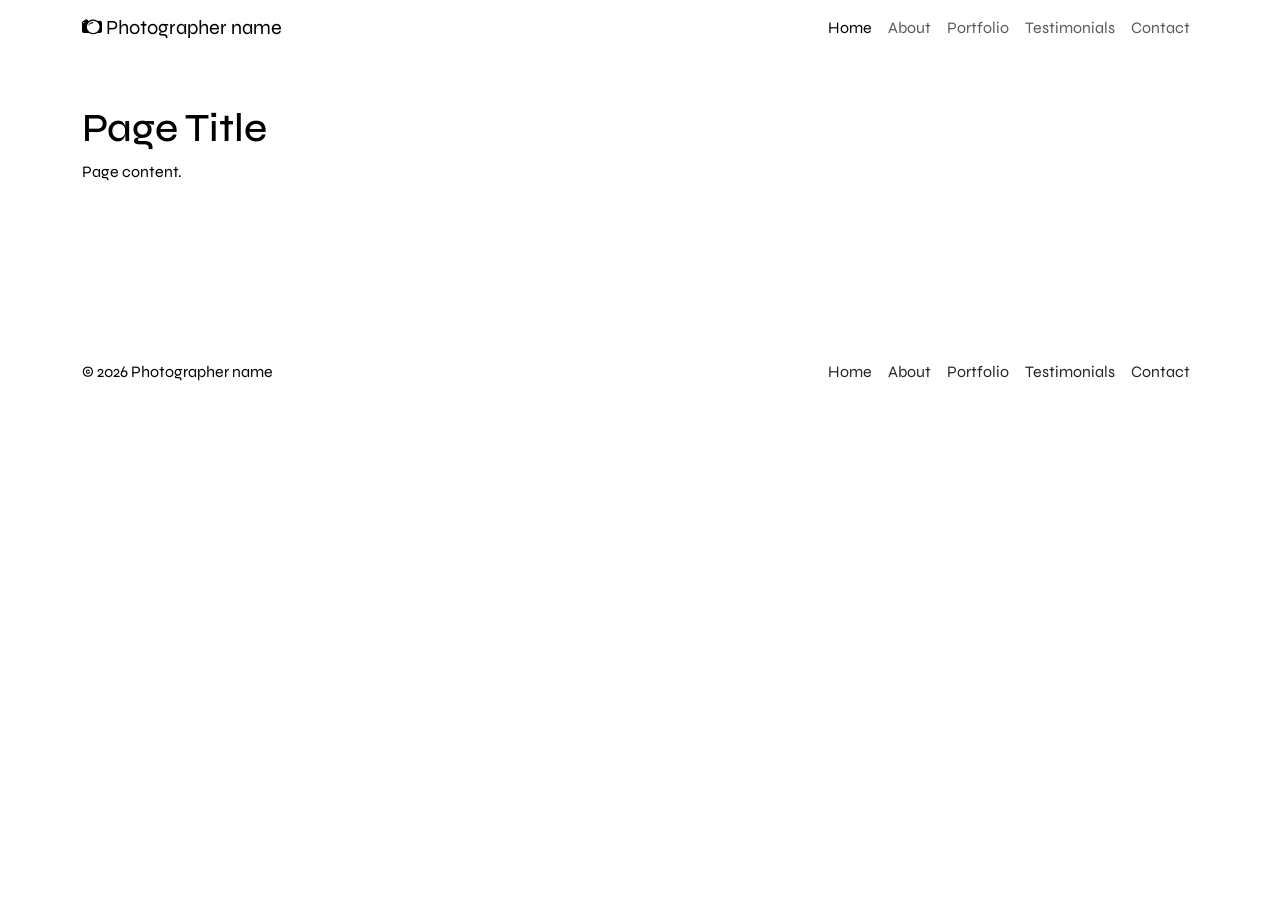
==== index.html @ 3c27ef68 "Set up basic project structure" ====
<!doctype html>
<html lang="en">
  <head>
    <meta charset="UTF-8" />
    <meta name="viewport" content="width=device-width, initial-scale=1.0" />
    <title>Photography</title>
    <link
      href="https://cdn.jsdelivr.net/npm/bootstrap@5.3.8/dist/css/bootstrap.min.css"
      rel="stylesheet"
      integrity="sha384-sRIl4kxILFvY47J16cr9ZwB07vP4J8+LH7qKQnuqkuIAvNWLzeN8tE5YBujZqJLB"
      crossorigin="anonymous"
    />
    <link
      rel="stylesheet"
      href="https://cdn.jsdelivr.net/npm/bootstrap-icons@1.13.1/font/bootstrap-icons.min.css"
    />
    <link rel="stylesheet" href="./css/style.css" />
  </head>
  <body>
    <header>
      <!-- NAVBAR -->
      <nav class="navbar navbar-expand-lg" aria-label="Main navigation">
        <div class="container">
          <a class="navbar-brand" href="index.html">
            <i class="bi bi-camera2"></i>
            <span class="photographer-name"></span
          ></a>

          <!-- hamburger button -->
          <button
            class="navbar-toggler"
            type="button"
            data-bs-toggle="collapse"
            data-bs-target="#navbarSupportedContent"
            aria-controls="navbarSupportedContent"
            aria-expanded="false"
            aria-label="Toggle navigation"
          >
            <i class="bi bi-lightning-charge"></i>
          </button>

          <!-- nav links -->
          <div class="collapse navbar-collapse" id="navbarSupportedContent">
            <ul class="navbar-nav ms-auto mb-2 mb-lg-0 align-items-lg-center">
              <li class="nav-item">
                <a
                  class="nav-link active"
                  aria-current="page"
                  routerLink="/home"
                  >Home</a
                >
              </li>
              <li class="nav-item">
                <a class="nav-link" href="about.html">About</a>
              </li>
              <li class="nav-item">
                <a class="nav-link" href="portfolio.html">Portfolio</a>
              </li>
              <li class="nav-item">
                <a class="nav-link" href="testimonials.html">Testimonials</a>
              </li>
              <li class="nav-item">
                <a class="nav-link" href="contact.html">Contact</a>
              </li>
            </ul>
          </div>
        </div>
      </nav>
    </header>

    <!-- MAIN CONTENT -->
    <main class="container py-5">
      <section class="mb-5">
        <h1>Page Title</h1>
        <p>Page content.</p>
      </section>
    </main>

    <!-- FOOTER -->
    <footer class="py-4 mt-5">
      <div
        class="container d-flex flex-column flex-lg-row justify-content-between align-items-center gap-3"
      >
        <div class="text-center text-lg-start">
          © 2026 <span class="photographer-name"></span>
        </div>

        <ul class="nav justify-content-center justify-content-lg-end flex-wrap">
          <li class="nav-item">
            <a class="nav-link px-2 text-dark" href="index.html">Home</a>
          </li>
          <li class="nav-item">
            <a class="nav-link px-2 text-dark" href="about.html">About</a>
          </li>
          <li class="nav-item">
            <a class="nav-link px-2 text-dark" href="portfolio.html"
              >Portfolio</a
            >
          </li>
          <li class="nav-item">
            <a class="nav-link px-2 text-dark" href="testimonials.html"
              >Testimonials</a
            >
          </li>
          <li class="nav-item">
            <a class="nav-link px-2 text-dark" href="contact.html">Contact</a>
          </li>
        </ul>
      </div>
    </footer>

    <script src="./js/data.js"></script>
    <script src="./js/main.js"></script>
    <script
      src="https://cdn.jsdelivr.net/npm/bootstrap@5.3.8/dist/js/bootstrap.bundle.min.js"
      integrity="sha384-FKyoEForCGlyvwx9Hj09JcYn3nv7wiPVlz7YYwJrWVcXK/BmnVDxM+D2scQbITxI"
      crossorigin="anonymous"
    ></script>
  </body>
</html>
---- css/style.css ----
@import url("https://fonts.googleapis.com/css2?family=Syne:wght@400..800&display=swap");

:root {
  --font-primary: "Syne", sans-serif;
  --color-primary: black;
  --color-secondary: rgb(144, 144, 144);
  --color-bg: rgb(255, 255, 255);
}

body {
  font-family: var(--font-primary);
  color: var(--color-primary);
  background-color: var(--color-bg);
}

img {
  max-width: 100%;
  display: block;
}

/* HOME */

/* ABOUT */

/* TESTIMONIALS */

/* PORTFOLIO */

/* DETAILS */

/* CONTACT */
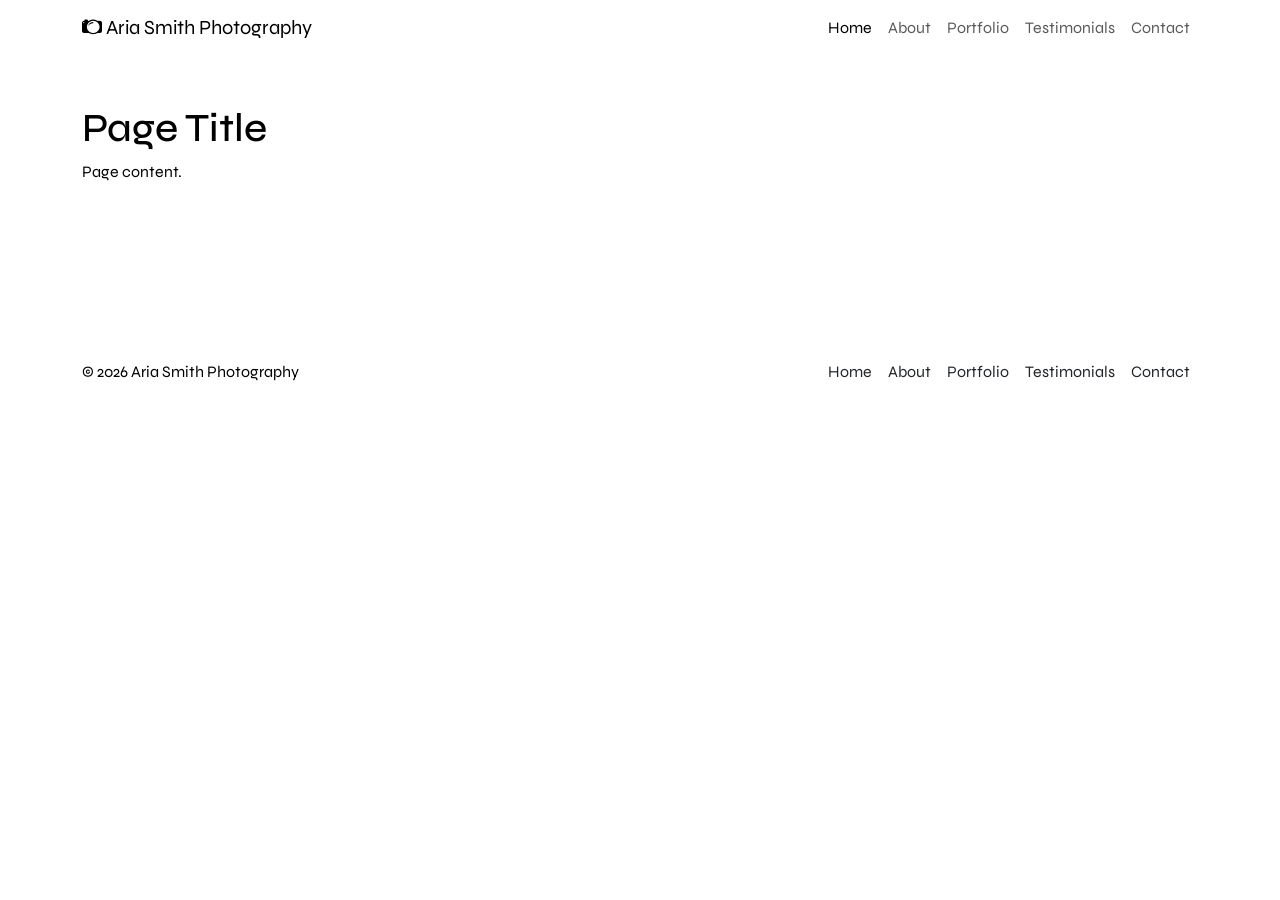
==== commit e4a75f0f: "Fix button responsiveness and update branding" ====
--- a/index.html
+++ b/index.html
@@ -3,7 +3,7 @@
   <head>
     <meta charset="UTF-8" />
     <meta name="viewport" content="width=device-width, initial-scale=1.0" />
-    <title>Photography</title>
+    <title>Aria Smith Photography</title>
     <link
       href="https://cdn.jsdelivr.net/npm/bootstrap@5.3.8/dist/css/bootstrap.min.css"
       rel="stylesheet"
@@ -43,10 +43,7 @@
           <div class="collapse navbar-collapse" id="navbarSupportedContent">
             <ul class="navbar-nav ms-auto mb-2 mb-lg-0 align-items-lg-center">
               <li class="nav-item">
-                <a
-                  class="nav-link active"
-                  aria-current="page"
-                  routerLink="/home"
+                <a class="nav-link active" aria-current="page" href="index.html"
                   >Home</a
                 >
               </li>
--- a/css/style.css
+++ b/css/style.css
@@ -3,8 +3,10 @@
 :root {
   --font-primary: "Syne", sans-serif;
   --color-primary: black;
-  --color-secondary: rgb(144, 144, 144);
+  --color-secondary: grey;
   --color-bg: rgb(255, 255, 255);
+  --color-accent-primary: rgb(172, 140, 163);
+  --color-accent-secondary: rgb(78, 5, 57);
 }
 
 body {
@@ -29,3 +31,10 @@
 /* DETAILS */
 
 /* CONTACT */
+.btn-primary-1 {
+  background-color: var(--color-accent-primary);
+}
+.btn-primary-1:hover {
+  background-color: var(--color-accent-secondary);
+  color: white;
+}
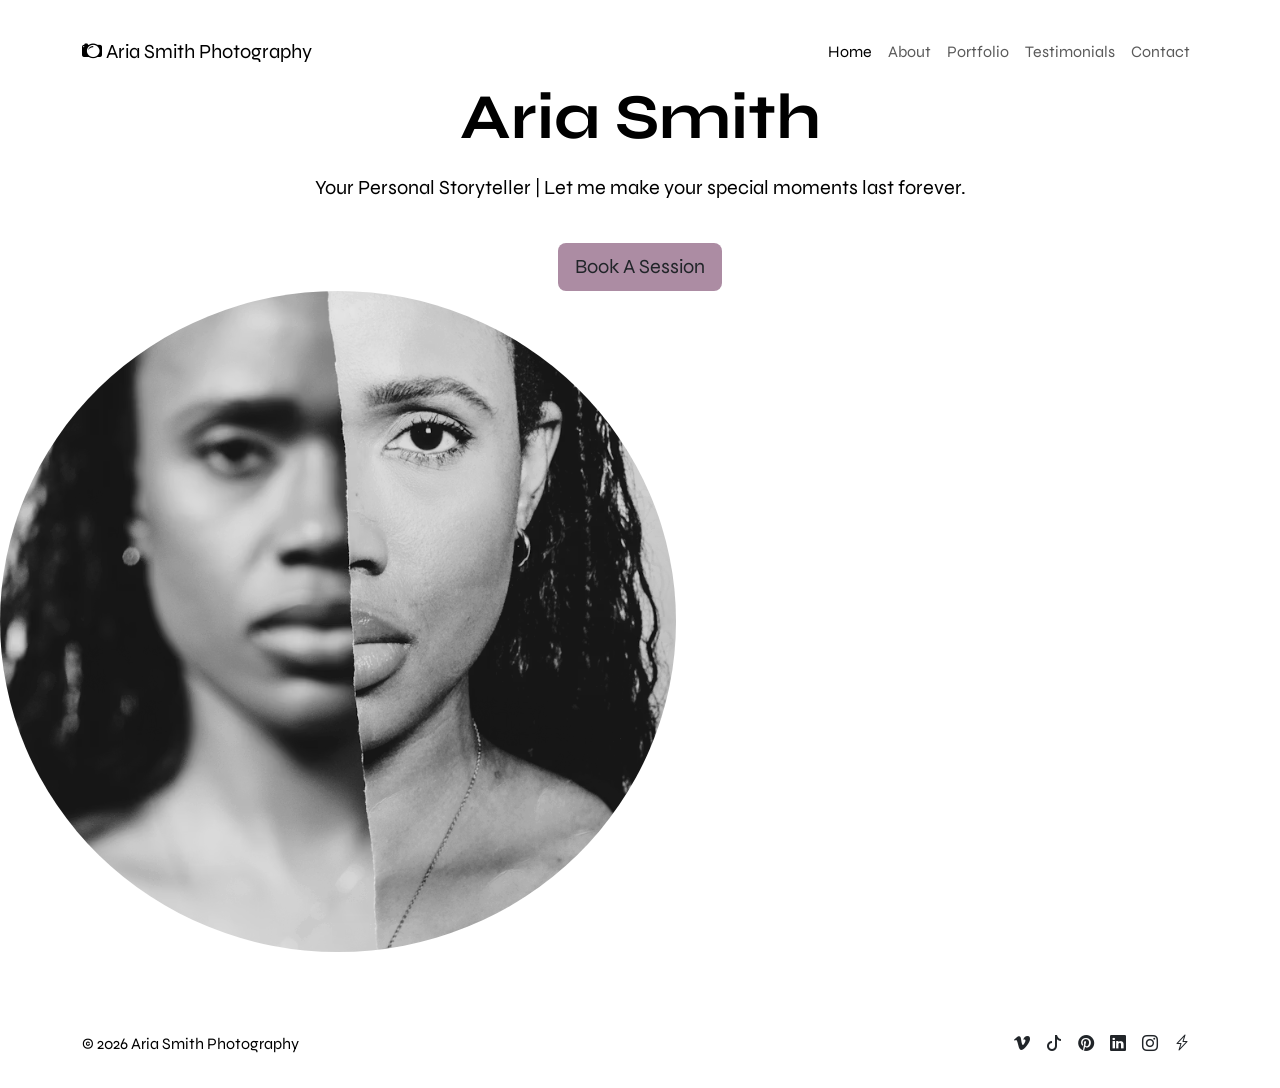
==== commit 738bc04b: "update testimonials, icons, hero" ====
--- a/index.html
+++ b/index.html
@@ -3,7 +3,7 @@
   <head>
     <meta charset="UTF-8" />
     <meta name="viewport" content="width=device-width, initial-scale=1.0" />
-    <title>Aria Smith Photography</title>
+    <title>Photography</title>
     <link
       href="https://cdn.jsdelivr.net/npm/bootstrap@5.3.8/dist/css/bootstrap.min.css"
       rel="stylesheet"
@@ -15,6 +15,12 @@
       href="https://cdn.jsdelivr.net/npm/bootstrap-icons@1.13.1/font/bootstrap-icons.min.css"
     />
     <link rel="stylesheet" href="./css/style.css" />
+
+    ​
+    <link
+      rel="stylesheet"
+      href="https://cdnjs.cloudflare.com/ajax/libs/animate.css/4.1.1/animate.min.css"
+    />
   </head>
   <body>
     <header>
@@ -66,13 +72,32 @@
     </header>
 
     <!-- MAIN CONTENT -->
-    <main class="container py-5">
-      <section class="mb-5">
-        <h1>Page Title</h1>
-        <p>Page content.</p>
-      </section>
+    <section class="hero d-flex align-items-center text-center">
+      <div class="container">
+        <h1 class="display-3 fw-bold animate__animated animate__fadeInDown">
+          Aria Smith
+        </h1>
+
+        <p class="lead mt-3 animate__animated animate__fadeInUp">
+          Your Personal Storyteller | Let me make your special moments last
+          forever.
+        </p>
+
+        <a
+          href="contact.html"
+          class="btn btn-primary-1 btn-lg mt-4 animate__animated animate__fadeInUp"
+        >
+          Book A Session
+        </a>
+      </div>
+    </section>
+    <main>
+      <img
+        src="images/aria/aria.png"
+        class="img-fluid rounded-circle animate__animated animate_backInRight"
+        alt="Profile Picture"
+      />
     </main>
-
     <!-- FOOTER -->
     <footer class="py-4 mt-5">
       <div
@@ -83,24 +108,35 @@
         </div>
 
         <ul class="nav justify-content-center justify-content-lg-end flex-wrap">
-          <li class="nav-item">
-            <a class="nav-link px-2 text-dark" href="index.html">Home</a>
+           <li class="nav-item">
+            <a class="nav-link px-2 text-dark" href="https://vimeo.com/de"
+              ><i class="bi bi-vimeo"></i></i
+            ></a>
           </li>
           <li class="nav-item">
-            <a class="nav-link px-2 text-dark" href="about.html">About</a>
+            <a class="nav-link px-2 text-dark" href="https://www.tiktok.com/"
+              ><i class="bi bi-tiktok"></i
+            ></a>
           </li>
           <li class="nav-item">
-            <a class="nav-link px-2 text-dark" href="portfolio.html"
-              >Portfolio</a
-            >
+            <a class="nav-link px-2 text-dark" href="https://at.pinterest.com/"
+              ><i class="bi bi-pinterest"></i
+            ></a>
           </li>
           <li class="nav-item">
-            <a class="nav-link px-2 text-dark" href="testimonials.html"
-              >Testimonials</a
-            >
+            <a class="nav-link px-2 text-dark" href="https://at.linkedin.com/"
+              ><i class="bi bi-linkedin"></i
+            ></a>
           </li>
           <li class="nav-item">
-            <a class="nav-link px-2 text-dark" href="contact.html">Contact</a>
+            <a class="nav-link px-2 text-dark" href="https://www.instagram.com/"
+              ><i class="bi bi-instagram"></i
+            ></a>
+          </li>
+          <li class="nav-item">
+            <a class="nav-link px-2 text-dark" href="contact.html"
+              ><i class="bi bi-lightning-charge"></i
+            ></a>
           </li>
         </ul>
       </div>
--- a/css/style.css
+++ b/css/style.css
@@ -25,6 +25,21 @@
 /* ABOUT */
 
 /* TESTIMONIALS */
+.carousel {
+  max-width: 800px;
+  margin: 40px auto;
+  border: 4px solid var(--color-accent-secondary);
+  border-radius: 10px;
+}
+
+.carousel img {
+  height: 550px;
+  object-fit: cover;
+}
+
+.carousel-caption {
+  bottom: 20px;
+}
 
 /* PORTFOLIO */
 
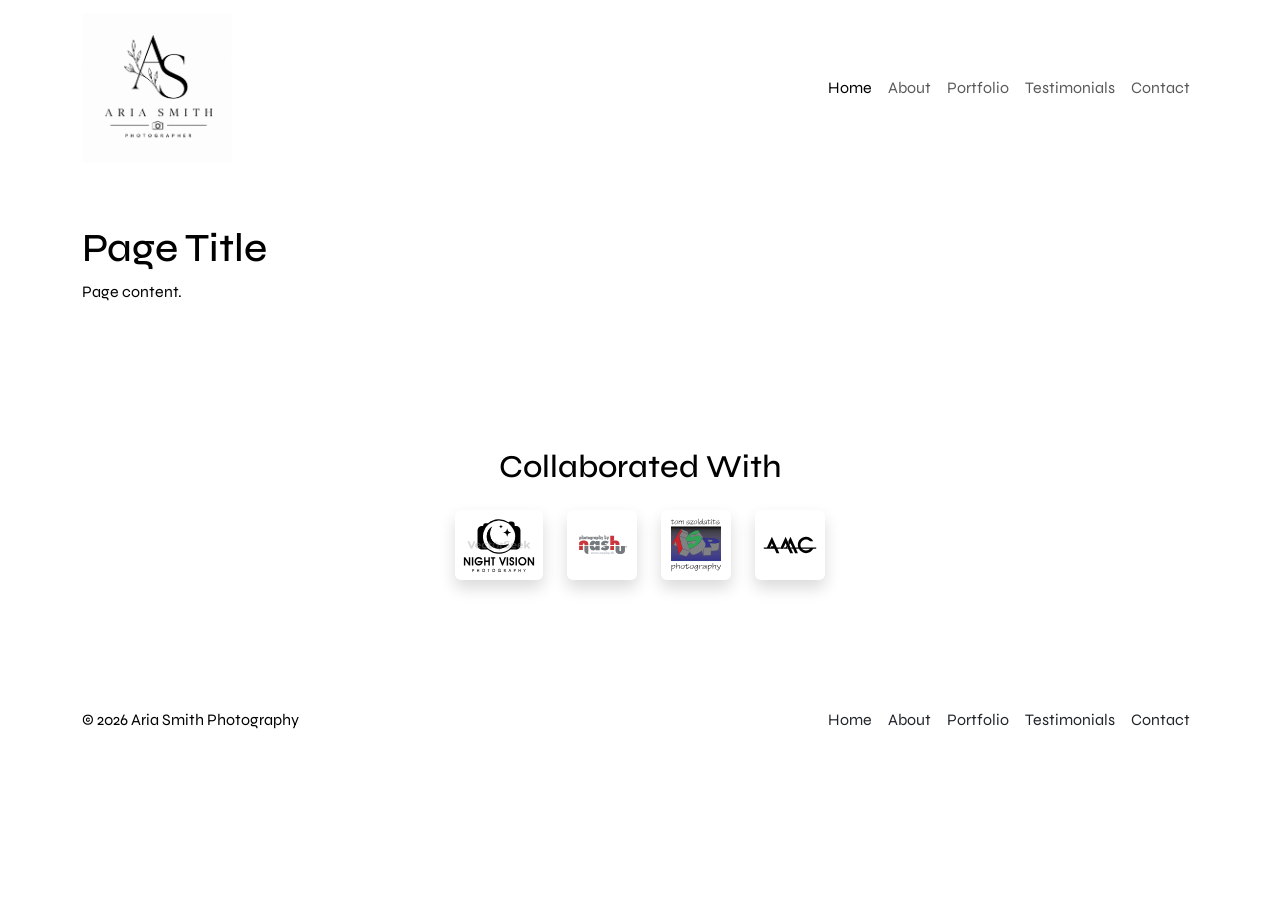
==== commit ca789120: "change the about page add company logo to the home page" ====
--- a/index.html
+++ b/index.html
@@ -15,22 +15,18 @@
       href="https://cdn.jsdelivr.net/npm/bootstrap-icons@1.13.1/font/bootstrap-icons.min.css"
     />
     <link rel="stylesheet" href="./css/style.css" />
-
-    ​
-    <link
-      rel="stylesheet"
-      href="https://cdnjs.cloudflare.com/ajax/libs/animate.css/4.1.1/animate.min.css"
-    />
   </head>
   <body>
     <header>
       <!-- NAVBAR -->
       <nav class="navbar navbar-expand-lg" aria-label="Main navigation">
         <div class="container">
-          <a class="navbar-brand" href="index.html">
-            <i class="bi bi-camera2"></i>
-            <span class="photographer-name"></span
-          ></a>
+          <a class="navbar-brand" href="#">
+    <img src="./images/images/aria smith logo.png"
+         alt="Aria Smith Photographer"
+         class="img-fluid"
+         style="height: 150px;">
+</a>
 
           <!-- hamburger button -->
           <button
@@ -49,7 +45,10 @@
           <div class="collapse navbar-collapse" id="navbarSupportedContent">
             <ul class="navbar-nav ms-auto mb-2 mb-lg-0 align-items-lg-center">
               <li class="nav-item">
-                <a class="nav-link active" aria-current="page" href="index.html"
+                <a
+                  class="nav-link active"
+                  aria-current="page"
+                  routerLink="/home"
                   >Home</a
                 >
               </li>
@@ -72,32 +71,28 @@
     </header>
 
     <!-- MAIN CONTENT -->
-    <section class="hero d-flex align-items-center text-center">
-      <div class="container">
-        <h1 class="display-3 fw-bold animate__animated animate__fadeInDown">
-          Aria Smith
-        </h1>
+    <main class="container py-5">
+      <section class="mb-5">
+        <h1>Page Title</h1>
+        <p>Page content.</p>
+      </section>
+    </main>
+    <div class="container text-center py-5">
+    <h2 class="mb-4">Collaborated With</h2>
 
-        <p class="lead mt-3 animate__animated animate__fadeInUp">
-          Your Personal Storyteller | Let me make your special moments last
-          forever.
-        </p>
+    <div class="d-flex justify-content-center flex-wrap gap-4">
 
-        <a
-          href="contact.html"
-          class="btn btn-primary-1 btn-lg mt-4 animate__animated animate__fadeInUp"
-        >
-          Book A Session
-        </a>
-      </div>
-    </section>
-    <main>
-      <img
-        src="images/aria/aria.png"
-        class="img-fluid rounded-circle animate__animated animate_backInRight"
-        alt="Profile Picture"
-      />
-    </main>
+        <img src="./images/images/logo 1.svg" class="img-fluid shadow rounded p-2" style="height:70px;" alt="Logo 1">
+
+        <img src="./images/images/logo 2.svg" class="img-fluid shadow rounded p-2" style="height:70px;" alt="Logo 2">
+
+        <img src="./images/images/logo 3.svg" class="img-fluid shadow rounded p-2" style="height:70px;" alt="Logo 3">
+
+        <img src="./images/images/logo 4.svg" class="img-fluid shadow rounded p-2" style="height:70px;" alt="Logo 4">
+
+    </div>
+</div>
+
     <!-- FOOTER -->
     <footer class="py-4 mt-5">
       <div
@@ -108,35 +103,24 @@
         </div>
 
         <ul class="nav justify-content-center justify-content-lg-end flex-wrap">
-           <li class="nav-item">
-            <a class="nav-link px-2 text-dark" href="https://vimeo.com/de"
-              ><i class="bi bi-vimeo"></i></i
-            ></a>
+          <li class="nav-item">
+            <a class="nav-link px-2 text-dark" href="index.html">Home</a>
           </li>
           <li class="nav-item">
-            <a class="nav-link px-2 text-dark" href="https://www.tiktok.com/"
-              ><i class="bi bi-tiktok"></i
-            ></a>
+            <a class="nav-link px-2 text-dark" href="about.html">About</a>
           </li>
           <li class="nav-item">
-            <a class="nav-link px-2 text-dark" href="https://at.pinterest.com/"
-              ><i class="bi bi-pinterest"></i
-            ></a>
+            <a class="nav-link px-2 text-dark" href="portfolio.html"
+              >Portfolio</a
+            >
           </li>
           <li class="nav-item">
-            <a class="nav-link px-2 text-dark" href="https://at.linkedin.com/"
-              ><i class="bi bi-linkedin"></i
-            ></a>
+            <a class="nav-link px-2 text-dark" href="testimonials.html"
+              >Testimonials</a
+            >
           </li>
           <li class="nav-item">
-            <a class="nav-link px-2 text-dark" href="https://www.instagram.com/"
-              ><i class="bi bi-instagram"></i
-            ></a>
-          </li>
-          <li class="nav-item">
-            <a class="nav-link px-2 text-dark" href="contact.html"
-              ><i class="bi bi-lightning-charge"></i
-            ></a>
+            <a class="nav-link px-2 text-dark" href="contact.html">Contact</a>
           </li>
         </ul>
       </div>
--- a/css/style.css
+++ b/css/style.css
@@ -43,7 +43,55 @@
 
 /* PORTFOLIO */
 
+.portfolio-grid {
+  columns: 3;
+  column-gap: 1rem;
+}
+
+.portfolio-item {
+  display: block;
+  margin-bottom: 1rem;
+}
+
+.portfolio-item img {
+  width: 100%;
+  display: block;
+}
+
 /* DETAILS */
+
+.detail-image {
+  display: block;
+  margin: 0 auto;
+  width: 100%; /* max-width for smaller images */
+  max-height: 80vh;
+  object-fit: contain;
+}
+
+.photo-meta {
+  margin-top: 1rem;
+  text-align: center;
+}
+
+.photo-title,
+.photo-description {
+  margin: 0;
+  font-size: 1rem;
+}
+
+.photo-info {
+  display: flex;
+  justify-content: center;
+  flex-wrap: wrap;
+  gap: 0.5rem;
+  font-size: 0.9rem;
+}
+
+.portfolio-back-btn {
+  display: block;
+  width: fit-content;
+  margin: 1rem auto 0;
+}
 
 /* CONTACT */
 .btn-primary-1 {
@@ -53,3 +101,12 @@
   background-color: var(--color-accent-secondary);
   color: white;
 }
+
+/* MEDIA QUERIES */
+
+/* bootstrap md */
+@media (max-width: 768px) {
+  .portfolio-grid {
+    column-count: 2;
+  }
+}
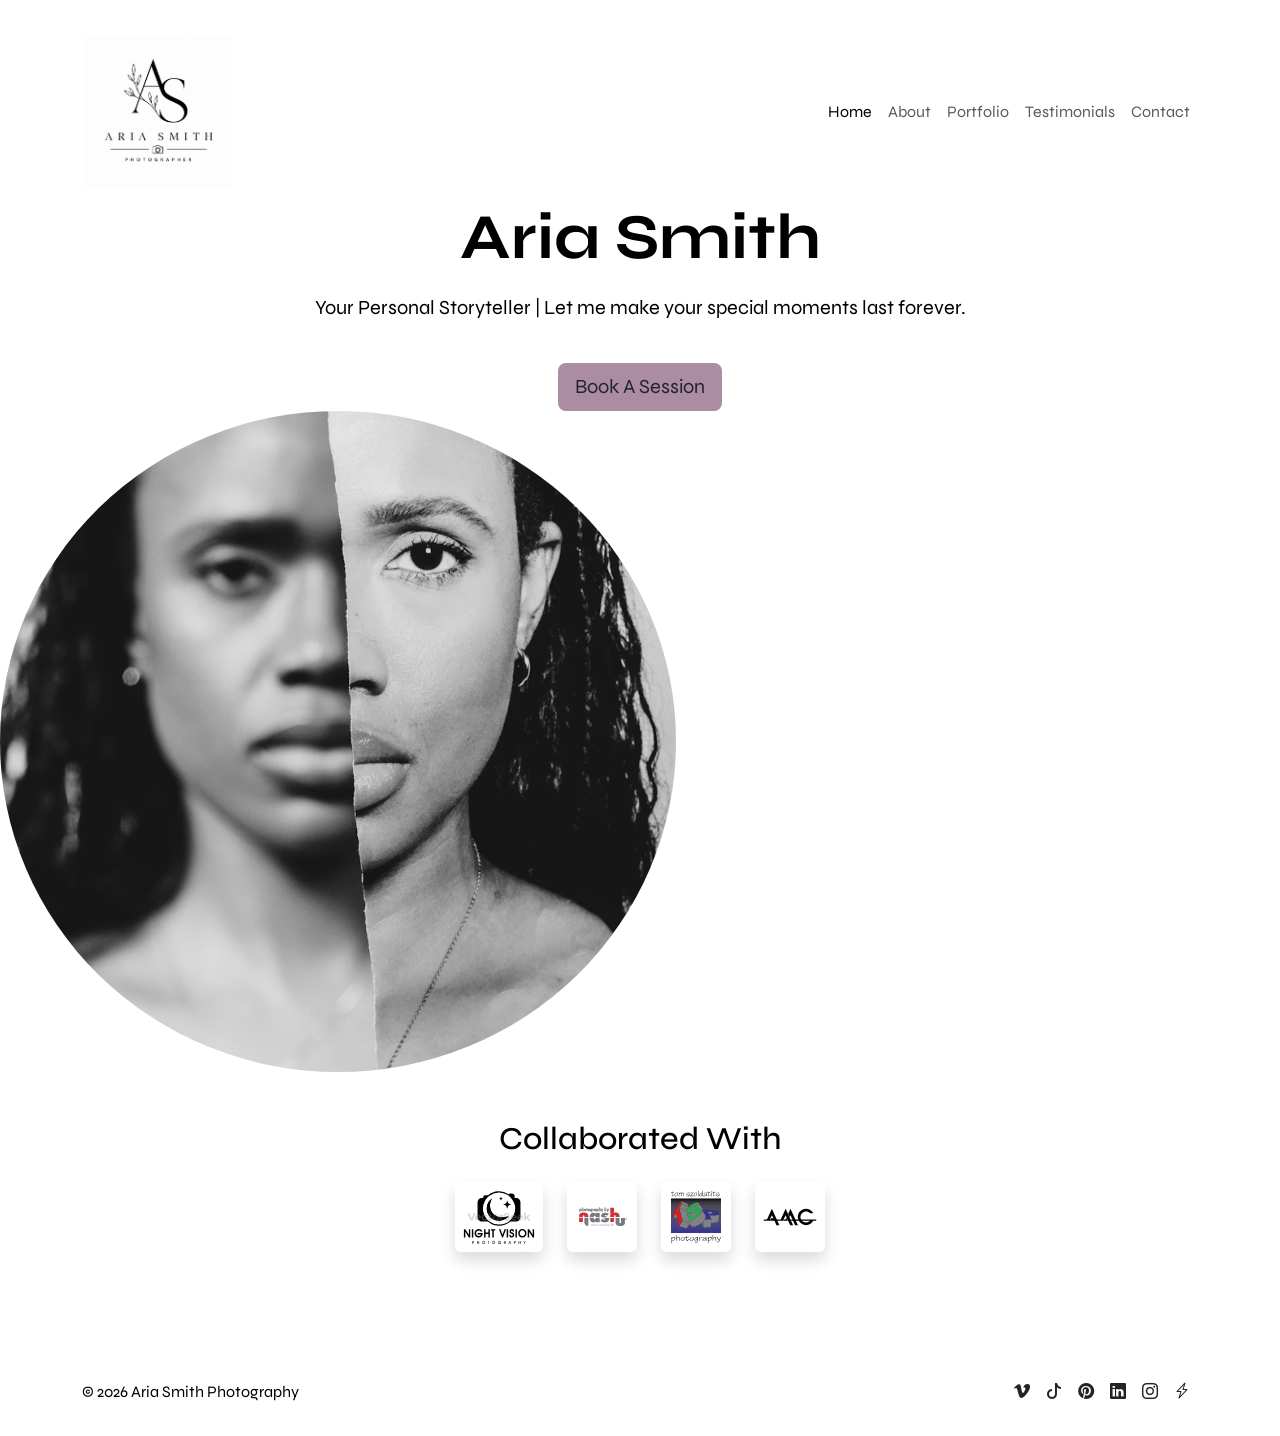
==== commit ba81be56: "Merge branch 'about'" ====
--- a/index.html
+++ b/index.html
@@ -3,7 +3,7 @@
   <head>
     <meta charset="UTF-8" />
     <meta name="viewport" content="width=device-width, initial-scale=1.0" />
-    <title>Photography</title>
+    <title>Aria Smith Photography</title>
     <link
       href="https://cdn.jsdelivr.net/npm/bootstrap@5.3.8/dist/css/bootstrap.min.css"
       rel="stylesheet"
@@ -15,6 +15,12 @@
       href="https://cdn.jsdelivr.net/npm/bootstrap-icons@1.13.1/font/bootstrap-icons.min.css"
     />
     <link rel="stylesheet" href="./css/style.css" />
+
+    ​
+    <link
+      rel="stylesheet"
+      href="https://cdnjs.cloudflare.com/ajax/libs/animate.css/4.1.1/animate.min.css"
+    />
   </head>
   <body>
     <header>
@@ -45,10 +51,7 @@
           <div class="collapse navbar-collapse" id="navbarSupportedContent">
             <ul class="navbar-nav ms-auto mb-2 mb-lg-0 align-items-lg-center">
               <li class="nav-item">
-                <a
-                  class="nav-link active"
-                  aria-current="page"
-                  routerLink="/home"
+                <a class="nav-link active" aria-current="page" href="index.html"
                   >Home</a
                 >
               </li>
@@ -71,11 +74,31 @@
     </header>
 
     <!-- MAIN CONTENT -->
-    <main class="container py-5">
-      <section class="mb-5">
-        <h1>Page Title</h1>
-        <p>Page content.</p>
-      </section>
+    <section class="hero d-flex align-items-center text-center">
+      <div class="container">
+        <h1 class="display-3 fw-bold animate__animated animate__fadeInDown">
+          Aria Smith
+        </h1>
+
+        <p class="lead mt-3 animate__animated animate__fadeInUp">
+          Your Personal Storyteller | Let me make your special moments last
+          forever.
+        </p>
+
+        <a
+          href="contact.html"
+          class="btn btn-primary-1 btn-lg mt-4 animate__animated animate__fadeInUp"
+        >
+          Book A Session
+        </a>
+      </div>
+    </section>
+    <main>
+      <img
+        src="images/aria/aria.png"
+        class="img-fluid rounded-circle animate__animated animate_backInRight"
+        alt="Profile Picture"
+      />
     </main>
     <div class="container text-center py-5">
     <h2 class="mb-4">Collaborated With</h2>
@@ -103,24 +126,35 @@
         </div>
 
         <ul class="nav justify-content-center justify-content-lg-end flex-wrap">
-          <li class="nav-item">
-            <a class="nav-link px-2 text-dark" href="index.html">Home</a>
+           <li class="nav-item">
+            <a class="nav-link px-2 text-dark" href="https://vimeo.com/de"
+              ><i class="bi bi-vimeo"></i></i
+            ></a>
           </li>
           <li class="nav-item">
-            <a class="nav-link px-2 text-dark" href="about.html">About</a>
+            <a class="nav-link px-2 text-dark" href="https://www.tiktok.com/"
+              ><i class="bi bi-tiktok"></i
+            ></a>
           </li>
           <li class="nav-item">
-            <a class="nav-link px-2 text-dark" href="portfolio.html"
-              >Portfolio</a
-            >
+            <a class="nav-link px-2 text-dark" href="https://at.pinterest.com/"
+              ><i class="bi bi-pinterest"></i
+            ></a>
           </li>
           <li class="nav-item">
-            <a class="nav-link px-2 text-dark" href="testimonials.html"
-              >Testimonials</a
-            >
+            <a class="nav-link px-2 text-dark" href="https://at.linkedin.com/"
+              ><i class="bi bi-linkedin"></i
+            ></a>
           </li>
           <li class="nav-item">
-            <a class="nav-link px-2 text-dark" href="contact.html">Contact</a>
+            <a class="nav-link px-2 text-dark" href="https://www.instagram.com/"
+              ><i class="bi bi-instagram"></i
+            ></a>
+          </li>
+          <li class="nav-item">
+            <a class="nav-link px-2 text-dark" href="contact.html"
+              ><i class="bi bi-lightning-charge"></i
+            ></a>
           </li>
         </ul>
       </div>
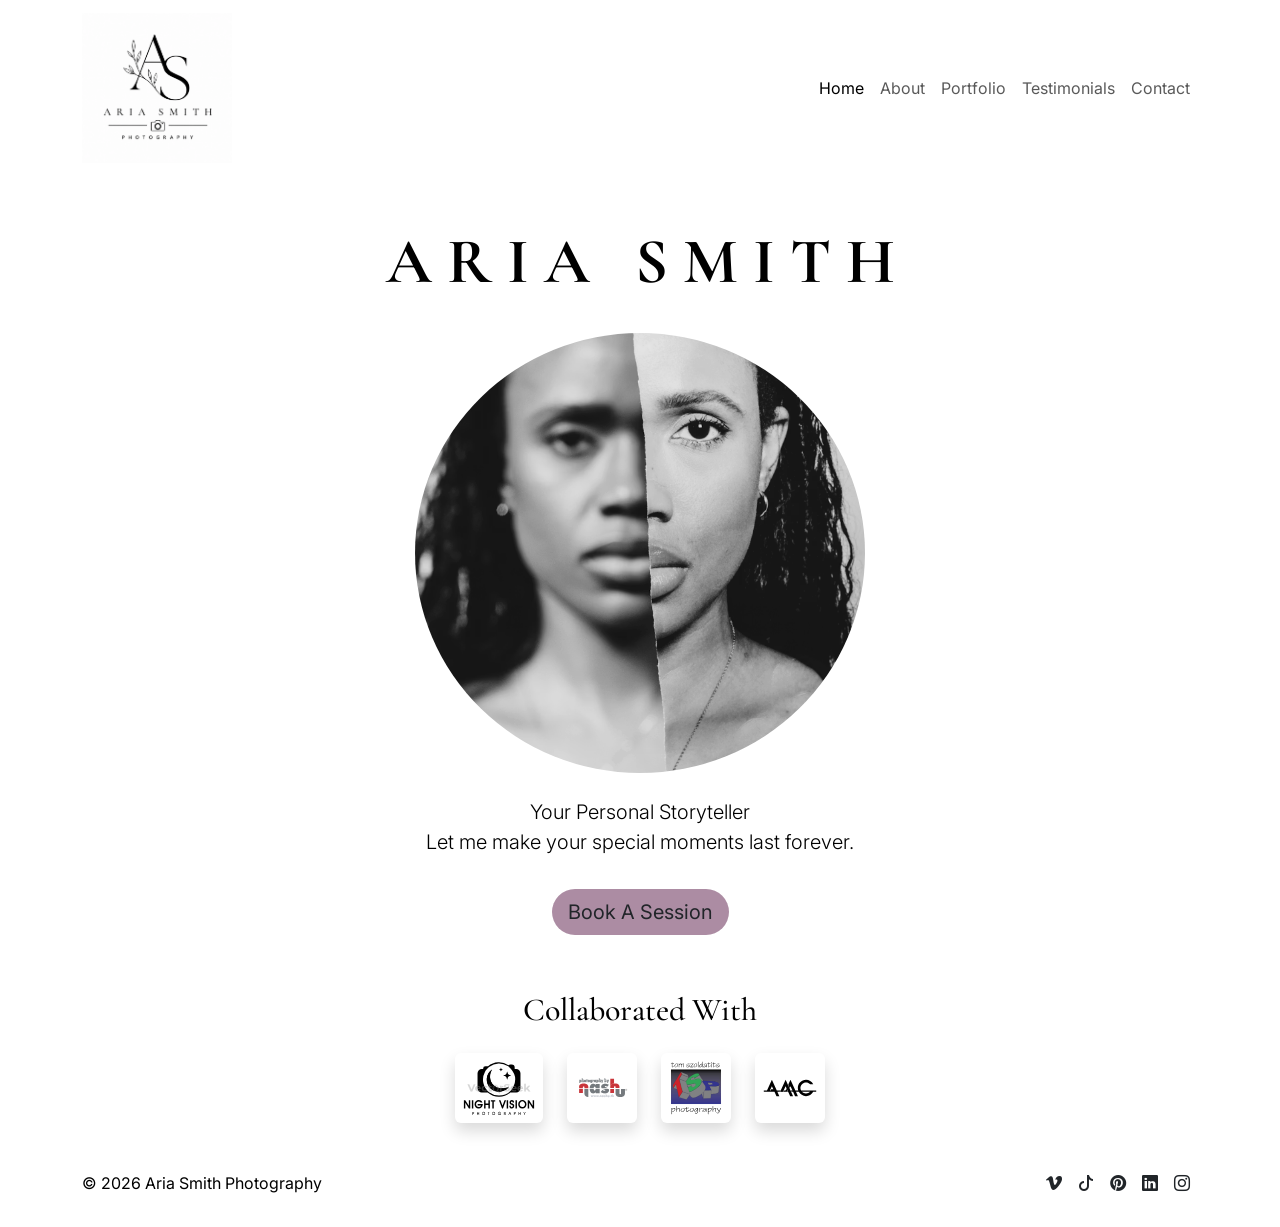
==== commit 0d21de50: "final project polish and bug fixes" ====
--- a/index.html
+++ b/index.html
@@ -15,8 +15,6 @@
       href="https://cdn.jsdelivr.net/npm/bootstrap-icons@1.13.1/font/bootstrap-icons.min.css"
     />
     <link rel="stylesheet" href="./css/style.css" />
-
-    ​
     <link
       rel="stylesheet"
       href="https://cdnjs.cloudflare.com/ajax/libs/animate.css/4.1.1/animate.min.css"
@@ -28,11 +26,13 @@
       <nav class="navbar navbar-expand-lg" aria-label="Main navigation">
         <div class="container">
           <a class="navbar-brand" href="#">
-    <img src="./images/images/aria smith logo.png"
-         alt="Aria Smith Photographer"
-         class="img-fluid"
-         style="height: 150px;">
-</a>
+            <img
+              src="./images/aria-smith-logo.png"
+              alt="Aria Smith Photographer"
+              class="img-fluid"
+              style="height: 150px"
+            />
+          </a>
 
           <!-- hamburger button -->
           <button
@@ -73,51 +73,75 @@
       </nav>
     </header>
 
-    <!-- MAIN CONTENT -->
-    <section class="hero d-flex align-items-center text-center">
-      <div class="container">
-        <h1 class="display-3 fw-bold animate__animated animate__fadeInDown">
-          Aria Smith
+    <!-- HERO -->
+    <section class="hero text-center py-5">
+      <div
+        class="container d-flex flex-column align-items-center justify-content-center"
+      >
+        <h1
+          class="display-3 fw-bold animate__animated animate__fadeInDown"
+          id="title-name"
+        >
+          ARIA SMITH
         </h1>
 
-        <p class="lead mt-3 animate__animated animate__fadeInUp">
-          Your Personal Storyteller | Let me make your special moments last
-          forever.
+        <img
+          src="./images/aria.png"
+          class="img-fluid rounded-circle my-4 animate__animated animate__backInRight hero-image"
+          alt="Profile Picture"
+        />
+
+        <p class="lead animate__animated animate__fadeInUp">
+          Your Personal Storyteller <br />
+          Let me make your special moments last forever.
         </p>
 
         <a
           href="contact.html"
-          class="btn btn-primary-1 btn-lg mt-4 animate__animated animate__fadeInUp"
+          class="btn rounded-pill btn-lg mt-3 animate__animated animate__fadeInUp"
         >
           Book A Session
         </a>
       </div>
     </section>
-    <main>
-      <img
-        src="images/aria/aria.png"
-        class="img-fluid rounded-circle animate__animated animate_backInRight"
-        alt="Profile Picture"
-      />
-    </main>
-    <div class="container text-center py-5">
-    <h2 class="mb-4">Collaborated With</h2>
-
-    <div class="d-flex justify-content-center flex-wrap gap-4">
-
-        <img src="./images/images/logo 1.svg" class="img-fluid shadow rounded p-2" style="height:70px;" alt="Logo 1">
-
-        <img src="./images/images/logo 2.svg" class="img-fluid shadow rounded p-2" style="height:70px;" alt="Logo 2">
-
-        <img src="./images/images/logo 3.svg" class="img-fluid shadow rounded p-2" style="height:70px;" alt="Logo 3">
-
-        <img src="./images/images/logo 4.svg" class="img-fluid shadow rounded p-2" style="height:70px;" alt="Logo 4">
-
+
+    <!-- CLIENTS -->
+    <div class="container text-center py-2">
+      <h2 class="mb-4">Collaborated With</h2>
+
+      <div class="d-flex justify-content-center flex-wrap gap-4">
+        <img
+          src="./images/logos/logo1.svg"
+          class="img-fluid shadow rounded p-2"
+          style="height: 70px"
+          alt="Logo 1"
+        />
+
+        <img
+          src="./images/logos/logo2.svg"
+          class="img-fluid shadow rounded p-2"
+          style="height: 70px"
+          alt="Logo 2"
+        />
+
+        <img
+          src="./images/logos/logo3.svg"
+          class="img-fluid shadow rounded p-2"
+          style="height: 70px"
+          alt="Logo 3"
+        />
+
+        <img
+          src="./images/logos/logo4.svg"
+          class="img-fluid shadow rounded p-2"
+          style="height: 70px"
+          alt="Logo 4"
+        />
+      </div>
     </div>
-</div>
 
     <!-- FOOTER -->
-    <footer class="py-4 mt-5">
+    <footer class="py-4 mt-2">
       <div
         class="container d-flex flex-column flex-lg-row justify-content-between align-items-center gap-3"
       >
@@ -126,34 +150,44 @@
         </div>
 
         <ul class="nav justify-content-center justify-content-lg-end flex-wrap">
-           <li class="nav-item">
-            <a class="nav-link px-2 text-dark" href="https://vimeo.com/de"
-              ><i class="bi bi-vimeo"></i></i
-            ></a>
-          </li>
-          <li class="nav-item">
-            <a class="nav-link px-2 text-dark" href="https://www.tiktok.com/"
+          <li class="nav-item">
+            <a
+              class="nav-link px-2 text-dark"
+              href="https://vimeo.com/de"
+              target="_blank"
+              ><i class="bi bi-vimeo"></i
+            ></a>
+          </li>
+          <li class="nav-item">
+            <a
+              class="nav-link px-2 text-dark"
+              href="https://www.tiktok.com/"
+              target="_blank"
               ><i class="bi bi-tiktok"></i
             ></a>
           </li>
           <li class="nav-item">
-            <a class="nav-link px-2 text-dark" href="https://at.pinterest.com/"
+            <a
+              class="nav-link px-2 text-dark"
+              href="https://at.pinterest.com/"
+              target="_blank"
               ><i class="bi bi-pinterest"></i
             ></a>
           </li>
           <li class="nav-item">
-            <a class="nav-link px-2 text-dark" href="https://at.linkedin.com/"
+            <a
+              class="nav-link px-2 text-dark"
+              href="https://at.linkedin.com/"
+              target="_blank"
               ><i class="bi bi-linkedin"></i
             ></a>
           </li>
           <li class="nav-item">
-            <a class="nav-link px-2 text-dark" href="https://www.instagram.com/"
+            <a
+              class="nav-link px-2 text-dark"
+              href="https://www.instagram.com/"
+              target="_blank"
               ><i class="bi bi-instagram"></i
-            ></a>
-          </li>
-          <li class="nav-item">
-            <a class="nav-link px-2 text-dark" href="contact.html"
-              ><i class="bi bi-lightning-charge"></i
             ></a>
           </li>
         </ul>
--- a/css/style.css
+++ b/css/style.css
@@ -1,7 +1,8 @@
-@import url("https://fonts.googleapis.com/css2?family=Syne:wght@400..800&display=swap");
+@import url("https://fonts.googleapis.com/css2?family=Cormorant+Garamond:ital,wght@0,300..700;1,300..700&family=Inter:ital,opsz,wght@0,14..32,100..900;1,14..32,100..900&display=swap");
 
 :root {
-  --font-primary: "Syne", sans-serif;
+  --font-headings: "Cormorant Garamond", serif;
+  --font-texts: "Inter", sans-serif;
   --color-primary: black;
   --color-secondary: grey;
   --color-bg: rgb(255, 255, 255);
@@ -10,7 +11,7 @@
 }
 
 body {
-  font-family: var(--font-primary);
+  font-family: var(--font-texts);
   color: var(--color-primary);
   background-color: var(--color-bg);
 }
@@ -20,11 +21,44 @@
   display: block;
 }
 
+.btn {
+  background-color: var(--color-accent-primary);
+  border: none;
+}
+.btn:hover,
+.btn:focus,
+.btn:active,
+.btn.active {
+  background-color: var(--color-accent-secondary);
+  color: white;
+}
+
+/* TYPOGRAPHY */
+
+h1,
+h2,
+h3,
+h4 {
+  font-family: var(--font-headings);
+}
+
 /* HOME */
 
-/* ABOUT */
+.hero {
+  min-height: 75vh;
+}
+
+.hero-image {
+  width: min(450px, 80vw);
+}
+
+#title-name {
+  letter-spacing: 15px;
+  text-indent: 15px;
+}
 
 /* TESTIMONIALS */
+
 .carousel {
   max-width: 800px;
   margin: 40px auto;
@@ -46,11 +80,14 @@
 .portfolio-grid {
   columns: 3;
   column-gap: 1rem;
+  margin-top: 1rem;
 }
 
 .portfolio-item {
-  display: block;
+  display: inline-block;
+  width: 100%;
   margin-bottom: 1rem;
+  break-inside: avoid;
 }
 
 .portfolio-item img {
@@ -64,19 +101,13 @@
   display: block;
   margin: 0 auto;
   width: 100%; /* max-width for smaller images */
-  max-height: 80vh;
+  max-height: 65vh;
   object-fit: contain;
 }
 
 .photo-meta {
   margin-top: 1rem;
   text-align: center;
-}
-
-.photo-title,
-.photo-description {
-  margin: 0;
-  font-size: 1rem;
 }
 
 .photo-info {
@@ -93,15 +124,6 @@
   margin: 1rem auto 0;
 }
 
-/* CONTACT */
-.btn-primary-1 {
-  background-color: var(--color-accent-primary);
-}
-.btn-primary-1:hover {
-  background-color: var(--color-accent-secondary);
-  color: white;
-}
-
 /* MEDIA QUERIES */
 
 /* bootstrap md */
